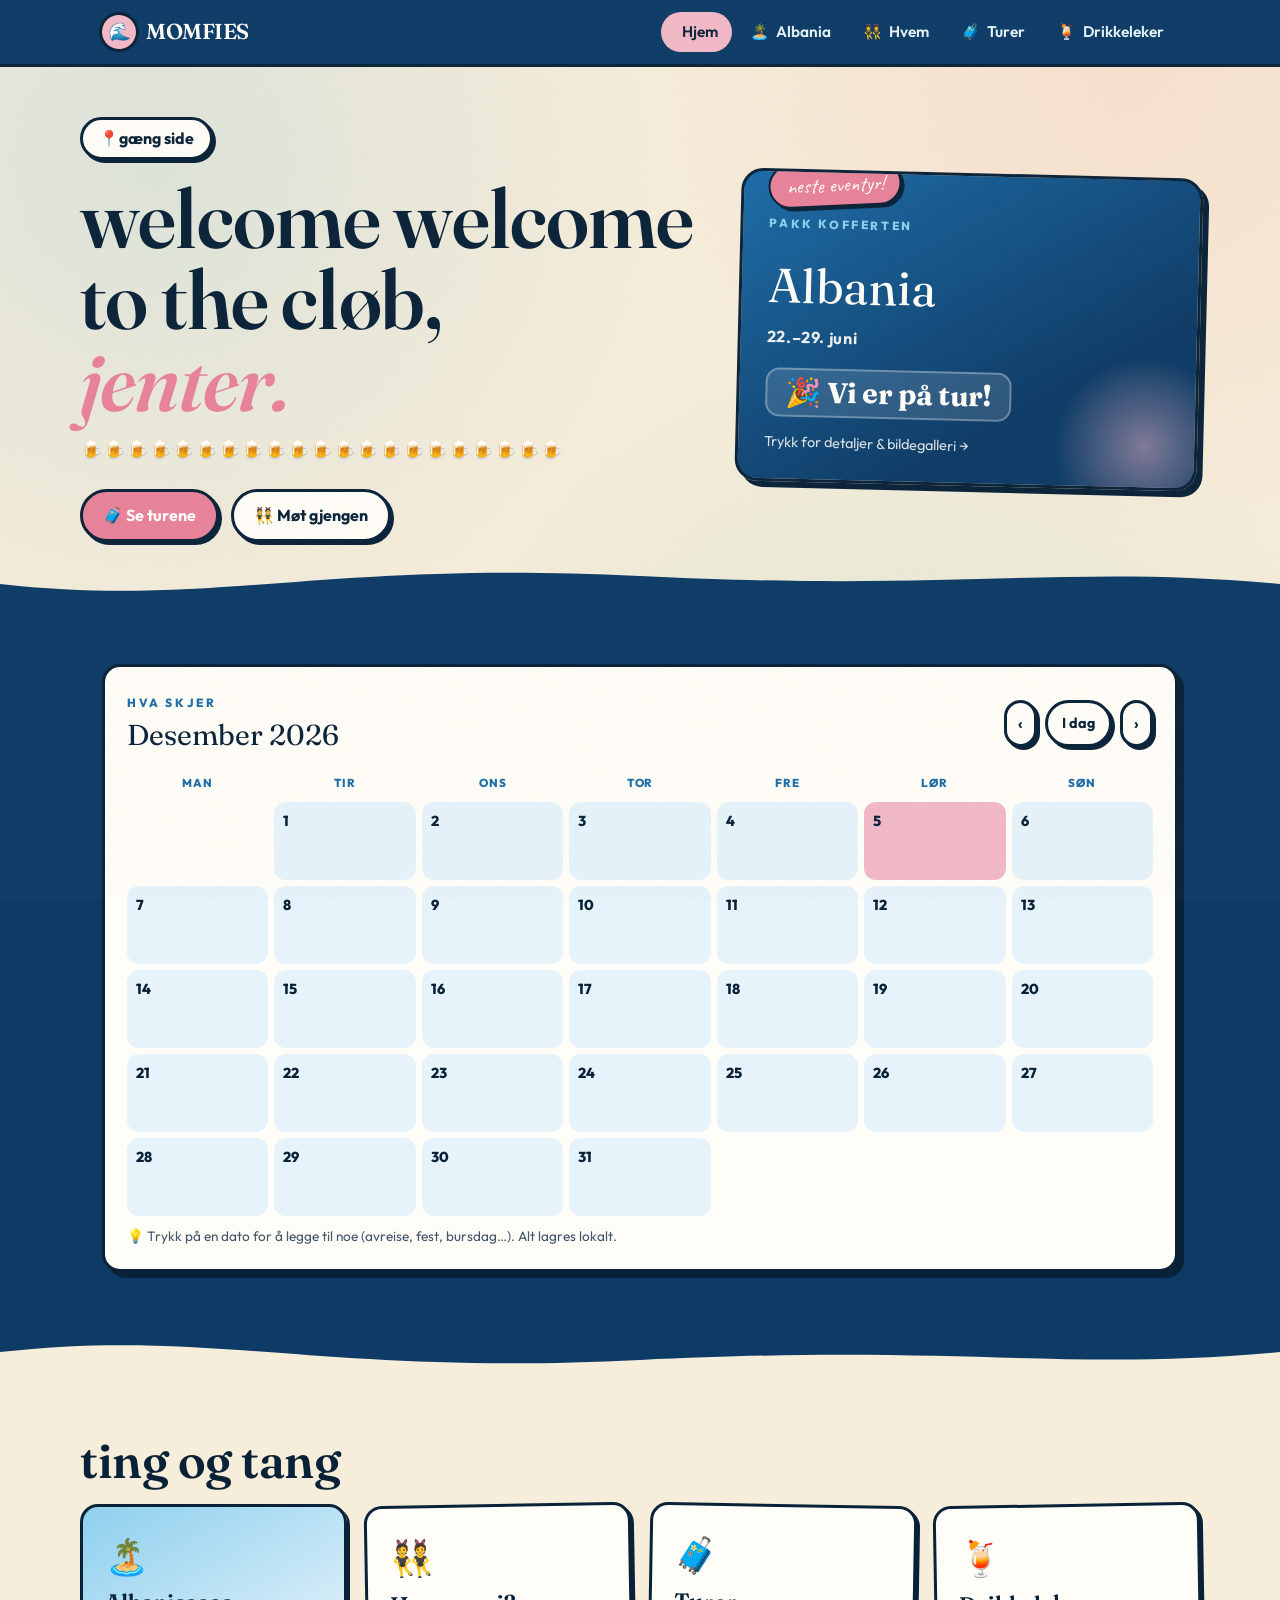
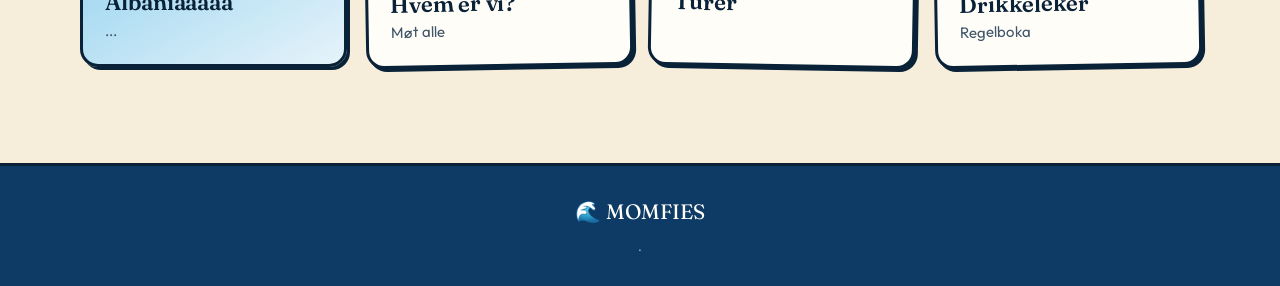
==== index.html @ 86ef0613 "legg til alle filer" ====
<!DOCTYPE html>
<html lang="no">
<head>
  <meta charset="UTF-8">
  <meta name="viewport" content="width=device-width, initial-scale=1.0">
  <title>MOMFIES ⚓ Forsiden</title>
  <link rel="preconnect" href="https://fonts.googleapis.com">
  <link rel="preconnect" href="https://fonts.gstatic.com" crossorigin>
  <link href="https://fonts.googleapis.com/css2?family=Fraunces:ital,opsz,wght@0,9..144,400..700;1,9..144,400..700&family=Outfit:wght@300..800&family=Caveat:wght@500;700&display=swap" rel="stylesheet">
  <link rel="stylesheet" href="style.css">
</head>
<body>

  <!-- HERO -->
  <section class="hero wrap">
    <div class="hero__grid">
      <div>
        <span class="hero__badge">📍gæng side</span>
        <h1>welcome welcome<br>to the cløb,<br><em>jenter.</em></h1>
        <p class="lead">🍺🍺🍺🍺🍺🍺🍺🍺🍺🍺🍺🍺🍺🍺🍺🍺🍺🍺🍺🍺🍺</p>
        <div class="hero__cta">
          <a class="btn btn--coral" href="turer.html">🧳 Se turene</a>
          <a class="btn btn--ghost" href="hvem.html">👯 Møt gjengen</a>
        </div>
      </div>

      <!-- NESTE EVENTYR -->
      <a class="event" id="event" href="turer.html">
        <span class="event__pin">neste eventyr!</span>
        <span class="eyebrow" style="color:var(--sky)">Pakk kofferten</span>
        <div class="event__where" id="ev-where">Albania</div>
        <div class="event__when" id="ev-when">22.–29. juni</div>
        <div class="event__count" id="countdown"></div>
        <p style="margin-top:14px;font-size:.9rem;opacity:.85">Trykk for detaljer &amp; bildegalleri →</p>
      </a>
    </div>
  </section>

  <svg class="wave" viewBox="0 0 1440 48" preserveAspectRatio="none" aria-hidden="true">
    <path fill="currentColor" d="M0,24 C240,48 360,0 720,16 C1080,32 1200,4 1440,24 L1440,48 L0,48 Z"></path>
  </svg>

  <!-- KALENDER -->
  <section class="section" style="background:var(--deep)">
    <div class="wrap">
      <div class="card" style="background:var(--paper)">
        <div class="cal__head">
          <div>
            <span class="eyebrow">Hva skjer</span>
            <div class="cal__title" id="cal-title">Måned</div>
          </div>
          <div class="cal__nav">
            <button class="btn btn--ghost btn--icon" id="cal-prev" aria-label="Forrige måned">‹</button>
            <button class="btn btn--ghost btn--sm" id="cal-today">I dag</button>
            <button class="btn btn--ghost btn--icon" id="cal-next" aria-label="Neste måned">›</button>
          </div>
        </div>
        <div class="cal__grid" id="cal-grid"></div>
        <p class="cal__hint">💡 Trykk på en dato for å legge til noe (avreise, fest, bursdag…). Alt lagres lokalt.</p>
      </div>
    </div>
  </section>

  <svg class="wave" viewBox="0 0 1440 48" preserveAspectRatio="none" aria-hidden="true" style="transform:scaleY(-1);color:var(--deep)">
    <path fill="currentColor" d="M0,24 C240,48 360,0 720,16 C1080,32 1200,4 1440,24 L1440,48 L0,48 Z"></path>
  </svg>

  <!-- NAVIGASJON -->
  <section class="section wrap">
    <span class="eyebrow"></span>
    <h2 style="font-size:clamp(2rem,5vw,3rem);margin:4px 0 18px">ting og tang</h2>
    <div class="tiles">
      <a class="tile" href="albania.html" style="background:linear-gradient(150deg,var(--sky),var(--foam))"><div class="tile__icon">🏝️</div><h3>Albaniaaaaa</h3><p>...</p></a>
      <a class="tile" href="hvem.html"><div class="tile__icon">👯</div><h3>Hvem er vi?</h3><p>Møt alle </p></a>
      <a class="tile" href="turer.html"><div class="tile__icon">🧳</div><h3>Turer</h3></a>
      <a class="tile" href="drikkeleker.html"><div class="tile__icon">🍹</div><h3>Drikkeleker</h3><p>Regelboka</p></a>
    </div>
  </section>

  <!-- MODAL: legg til kalenderhendelse -->
  <div class="modal" id="day-modal">
    <div class="modal__box" style="max-width:460px">
      <button class="modal__close" id="day-close" aria-label="Lukk">✕</button>
      <span class="eyebrow">Ny hendelse</span>
      <h2 id="day-title" style="font-size:1.8rem;margin:4px 0 16px">Dato</h2>
      <div class="field">
        <label for="ev-input">Hva skjer?</label>
        <input class="input" id="ev-input" placeholder="F.eks. Avreise Albania ✈️" maxlength="60">
      </div>
      <button class="btn btn--coral" id="ev-add">Legg til</button>
      <div class="stack mt" id="day-list" style="gap:8px"></div>
    </div>
  </div>

  <script src="main.js"></script>
  <script>
  /* ---------- NEDTELLING TIL NESTE TUR ---------- */
  (function () {
    document.getElementById("ev-where").textContent = GANG.trip.title;
    document.getElementById("event").setAttribute("href", GANG.trip.href);
    const box = document.getElementById("countdown");
    const target = new Date(GANG.trip.start + "T00:00:00");

    function tick() {
      const now = new Date();
      let diff = Math.floor((target - now) / 1000);
      if (diff <= 0) { box.innerHTML = `<div class="count-box" style="min-width:auto;padding:8px 18px"><b>🎉 Vi er på tur!</b></div>`; return; }
      const d = Math.floor(diff / 86400); diff -= d * 86400;
      const h = Math.floor(diff / 3600);  diff -= h * 3600;
      const m = Math.floor(diff / 60);    const s = diff - m * 60;
      const parts = [["dager", d], ["timer", h], ["min", m], ["sek", s]];
      box.innerHTML = parts.map(([l, v]) =>
        `<div class="count-box"><b>${String(v).padStart(2, "0")}</b><span>${l}</span></div>`).join("");
    }
    tick(); setInterval(tick, 1000);
  })();

  /* ---------- KALENDER ---------- */
  (function () {
    const grid  = document.getElementById("cal-grid");
    const title = document.getElementById("cal-title");
    const modal = document.getElementById("day-modal");
    const dayTitle = document.getElementById("day-title");
    const dayList  = document.getElementById("day-list");
    const evInput  = document.getElementById("ev-input");

    const MND = ["januar","februar","mars","april","mai","juni","juli","august","september","oktober","november","desember"];
    const DOW = ["man","tir","ons","tor","fre","lør","søn"];

    let events = Store.get("cal_events", {});   // { "YYYY-MM-DD": [ "tekst", ... ] }
    let selectedIso = null;
    const today = new Date();
    let view = new Date(today.getFullYear(), today.getMonth(), 1);

    // marker trip-dager
    function isInTrip(iso) {
      return iso >= GANG.trip.start && iso <= GANG.trip.end;
    }
    function iso(y, m, d) {
      return `${y}-${String(m+1).padStart(2,"0")}-${String(d).padStart(2,"0")}`;
    }

    function render() {
      const y = view.getFullYear(), m = view.getMonth();
      title.textContent = `${MND[m]} ${y}`;
      grid.innerHTML = "";
      DOW.forEach(d => {
        const h = document.createElement("div"); h.className = "cal__dow"; h.textContent = d; grid.appendChild(h);
      });
      // mandag = 0
      let firstDay = new Date(y, m, 1).getDay(); firstDay = (firstDay + 6) % 7;
      const daysInMonth = new Date(y, m+1, 0).getDate();
      for (let i = 0; i < firstDay; i++) {
        const e = document.createElement("div"); e.className = "cal__cell is-empty"; grid.appendChild(e);
      }
      const todayIso = isoToday();
      for (let d = 1; d <= daysInMonth; d++) {
        const dateIso = iso(y, m, d);
        const cell = document.createElement("div");
        cell.className = "cal__cell";
        if (dateIso === todayIso) cell.classList.add("is-today");
        if (isInTrip(dateIso)) cell.classList.add("in-trip");
        cell.innerHTML = `<span class="cal__date">${d}</span>`;
        if (isInTrip(dateIso)) {
          if (dateIso === GANG.trip.start)
            cell.innerHTML += `<span class="cal__ev ev--trip">✈️ ${esc(GANG.trip.title)}</span>`;
          else cell.innerHTML += `<span class="cal__ev ev--trip">🏖️</span>`;
        }
        (events[dateIso] || []).forEach(t => {
          cell.innerHTML += `<span class="cal__ev" title="${esc(t)}">${esc(t)}</span>`;
        });
        cell.addEventListener("click", () => openDay(dateIso));
        grid.appendChild(cell);
      }
    }

    function openDay(dateIso) {
      selectedIso = dateIso;
      dayTitle.textContent = formatDateNo(dateIso);
      evInput.value = "";
      renderDayList();
      modal.classList.add("is-open");
      setTimeout(() => evInput.focus(), 50);
    }
    function renderDayList() {
      const list = events[selectedIso] || [];
      const tripNote = isInTrip(selectedIso)
        ? `<div class="list-item" style="padding:10px 14px;background:var(--sky)">✈️ <b>${esc(GANG.trip.title)}-tur</b> denne dagen</div>` : "";
      dayList.innerHTML = tripNote + (list.length
        ? list.map((t, i) => `
          <div class="list-item" style="padding:10px 14px">
            <div class="list-item__row">
              <span>📌 ${esc(t)}</span>
              <button class="btn btn--sm btn--coral" data-del="${i}">Slett</button>
            </div>
          </div>`).join("")
        : (tripNote ? "" : `<p class="muted center">Ingenting planlagt enda.</p>`));
      dayList.querySelectorAll("[data-del]").forEach(b => {
        b.addEventListener("click", () => {
          events[selectedIso].splice(+b.dataset.del, 1);
          if (!events[selectedIso].length) delete events[selectedIso];
          Store.set("cal_events", events); renderDayList(); render();
        });
      });
    }
    function addEvent() {
      const v = evInput.value.trim();
      if (!v) return;
      if (!events[selectedIso]) events[selectedIso] = [];
      events[selectedIso].push(v);
      Store.set("cal_events", events);
      evInput.value = ""; renderDayList(); render();
      toast("Lagt til i kalenderen! 📅");
    }

    document.getElementById("cal-prev").onclick = () => { view.setMonth(view.getMonth()-1); render(); };
    document.getElementById("cal-next").onclick = () => { view.setMonth(view.getMonth()+1); render(); };
    document.getElementById("cal-today").onclick = () => { view = new Date(today.getFullYear(), today.getMonth(), 1); render(); };
    document.getElementById("ev-add").onclick = addEvent;
    evInput.addEventListener("keydown", e => { if (e.key === "Enter") addEvent(); });
    document.getElementById("day-close").onclick = () => modal.classList.remove("is-open");
    modal.addEventListener("click", e => { if (e.target === modal) modal.classList.remove("is-open"); });

    render();
  })();
  </script>
</body>
</html>
---- style.css ----
/* =====================================================================
   BLÅ BØLGE – felles stil
   Bytt tema raskt ved å endre variablene under :root
   ===================================================================== */

:root {
  /* ---- TEMA: endre disse for nytt fargetema ---- */
  --ink:    #0a2238;   /* mørk blå – hovedtekst        */
  --deep:   #0d3b66;   /* dyp havblå                   */
  --blue:   #1b6ca8;   /* primær blå                   */
  --azure:  #2a9fd6;   /* lys azur                     */
  --sky:    #8ed0ee;   /* himmelblå                    */
  --foam:   #e6f3fa;   /* skum / lys flate             */
  --sand:   #f6edda;   /* bakgrunn (sand/krem)         */
  --paper:  #fffdf7;   /* kort-flate                   */
  --coral:  #e8829a;   /* aksent: rosa                 */
  --sun:    #f2b8c6;   /* aksent: lys rosa             */
  --mint:   #38c6a4;   /* aksent: turkis               */

  /* ---- fonter ---- */
  --font-display: 'Fraunces', Georgia, serif;
  --font-body:    'Outfit', system-ui, sans-serif;
  --font-hand:    'Caveat', cursive;

  /* ---- form / dybde ---- */
  --radius: 18px;
  --radius-sm: 12px;
  --border: 3px solid var(--ink);
  --shadow: 6px 6px 0 var(--ink);
  --shadow-sm: 3px 3px 0 var(--ink);
  --shadow-soft: 0 18px 40px -22px rgba(10,34,56,.55);
  --maxw: 1120px;
}

/* ---------- reset ---------- */
*, *::before, *::after { box-sizing: border-box; }
* { margin: 0; }
html { scroll-behavior: smooth; -webkit-text-size-adjust: 100%; }

body {
  font-family: var(--font-body);
  color: var(--ink);
  background-color: var(--sand);
  background-image:
    radial-gradient(circle at 12% 18%, rgba(42,159,214,.12), transparent 38%),
    radial-gradient(circle at 88% 8%,  rgba(255,111,89,.10), transparent 34%),
    radial-gradient(circle at 70% 92%, rgba(56,198,164,.12), transparent 40%);
  background-attachment: fixed;
  line-height: 1.55;
  min-height: 100vh;
  overflow-x: hidden;
}

/* subtil korn-tekstur over alt */
body::after {
  content: "";
  position: fixed; inset: 0;
  pointer-events: none;
  z-index: 9999;
  opacity: .045;
  background-image: url("data:image/svg+xml,%3Csvg xmlns='http://www.w3.org/2000/svg' width='120' height='120'%3E%3Cfilter id='n'%3E%3CfeTurbulence type='fractalNoise' baseFrequency='0.85' numOctaves='2'/%3E%3C/filter%3E%3Crect width='100%25' height='100%25' filter='url(%23n)'/%3E%3C/svg%3E");
}

img { max-width: 100%; display: block; }
a { color: var(--blue); text-decoration-thickness: 2px; text-underline-offset: 3px; }
button, input, textarea, select { font: inherit; color: inherit; }

h1, h2, h3 { font-family: var(--font-display); font-weight: 600; line-height: 1.04; letter-spacing: -.01em; }

.wrap { max-width: var(--maxw); margin: 0 auto; padding: 0 22px; }
.section { padding: 56px 0; }
.sr-only { position:absolute; width:1px; height:1px; padding:0; margin:-1px; overflow:hidden; clip:rect(0 0 0 0); border:0; }

/* =====================================================================
   NAVIGASJON (injiseres av main.js)
   ===================================================================== */
.nav {
  position: sticky; top: 0; z-index: 100;
  background: var(--deep);
  color: var(--paper);
  border-bottom: 3px solid var(--ink);
}
.nav__inner {
  max-width: var(--maxw); margin: 0 auto;
  padding: 12px 22px;
  display: flex; align-items: center; justify-content: space-between; gap: 16px;
}
.nav__brand {
  display: flex; align-items: center; gap: 10px;
  font-family: var(--font-display); font-weight: 600; font-size: 1.35rem;
  color: var(--paper); text-decoration: none; letter-spacing: -.02em;
}
.nav__brand .dot {
  width: 34px; height: 34px; flex: none;
  display: grid; place-items: center;
  background: var(--sun); color: var(--ink);
  border-radius: 50%; font-size: 1.1rem;
  box-shadow: 0 0 0 3px var(--ink);
  transform: rotate(-6deg);
}
.nav__links { display: flex; gap: 4px; align-items: center; list-style: none; }
.nav__links a {
  color: var(--foam); text-decoration: none;
  padding: 8px 14px; border-radius: 999px;
  font-weight: 600; font-size: .96rem;
  display: inline-flex; gap: 7px; align-items: center;
  transition: background .18s, color .18s, transform .18s;
}
.nav__links a:hover { background: rgba(255,255,255,.12); transform: translateY(-1px); }
.nav__links a.is-active { background: var(--sun); color: var(--ink); }
.nav__burger {
  display: none; background: transparent; border: 0; cursor: pointer;
  color: var(--paper); font-size: 1.7rem; line-height: 1; padding: 4px 8px;
}

@media (max-width: 860px) {
  .nav__burger { display: block; }
  .nav__links {
    position: absolute; top: 100%; left: 0; right: 0;
    flex-direction: column; align-items: stretch; gap: 2px;
    background: var(--deep);
    padding: 10px 16px 18px;
    border-bottom: 3px solid var(--ink);
    transform: translateY(-12px); opacity: 0; pointer-events: none;
    transition: transform .2s, opacity .2s;
  }
  .nav__links.is-open { transform: translateY(0); opacity: 1; pointer-events: auto; }
  .nav__links a { padding: 12px 14px; }
}

/* =====================================================================
   KNAPPER & SKJEMA
   ===================================================================== */
.btn {
  display: inline-flex; align-items: center; gap: 8px;
  font-family: var(--font-body); font-weight: 700;
  padding: 11px 20px; border-radius: 999px;
  border: var(--border); background: var(--sun); color: var(--ink);
  box-shadow: var(--shadow-sm); cursor: pointer;
  transition: transform .12s, box-shadow .12s, background .15s;
  text-decoration: none;
}
.btn:hover { transform: translate(-2px,-2px); box-shadow: 5px 5px 0 var(--ink); }
.btn:active { transform: translate(1px,1px); box-shadow: 1px 1px 0 var(--ink); }
.btn--blue  { background: var(--azure); color: var(--paper); }
.btn--coral { background: var(--coral); color: var(--paper); }
.btn--ghost { background: var(--paper); }
.btn--sm { padding: 7px 14px; font-size: .9rem; }
.btn--icon { padding: 8px 11px; }

.field { display: flex; flex-direction: column; gap: 6px; margin-bottom: 14px; }
.field label { font-weight: 700; font-size: .9rem; }
.input, .textarea, select.input {
  width: 100%; background: var(--paper);
  border: var(--border); border-radius: var(--radius-sm);
  padding: 11px 14px; font-size: 1rem;
  transition: box-shadow .12s, border-color .12s;
}
.input:focus, .textarea:focus, select.input:focus {
  outline: none; box-shadow: var(--shadow-sm);
}
.textarea { resize: vertical; min-height: 90px; }

.tag {
  display: inline-block; font-family: var(--font-hand);
  font-size: 1.15rem; line-height: 1; padding: 4px 12px;
  background: var(--coral); color: var(--paper);
  border-radius: 999px; transform: rotate(-3deg);
  box-shadow: var(--shadow-sm);
}

/* =====================================================================
   FELLES KORT
   ===================================================================== */
.card {
  background: var(--paper);
  border: var(--border); border-radius: var(--radius);
  box-shadow: var(--shadow);
  padding: 22px;
}

/* eyebrow / liten overskrift */
.eyebrow {
  font-family: var(--font-body); font-weight: 800;
  letter-spacing: .22em; text-transform: uppercase;
  font-size: .74rem; color: var(--blue);
}

/* bølgedeler */
.wave {
  display: block; width: 100%; height: 48px;
  color: var(--deep);
}

/* =====================================================================
   FOOTER (injiseres av main.js)
   ===================================================================== */
.foot {
  margin-top: 40px;
  background: var(--deep); color: var(--foam);
  border-top: 3px solid var(--ink);
  padding: 30px 22px;
  text-align: center; font-size: .92rem;
}
.foot .foot__brand { font-family: var(--font-display); font-size: 1.3rem; color: var(--paper); }
.foot a { color: var(--sun); }

/* =====================================================================
   TOAST
   ===================================================================== */
.toast {
  position: fixed; left: 50%; bottom: 28px; transform: translateX(-50%) translateY(20px);
  background: var(--ink); color: var(--paper);
  padding: 12px 22px; border-radius: 999px;
  font-weight: 700; box-shadow: var(--shadow-soft);
  opacity: 0; pointer-events: none; transition: opacity .25s, transform .25s;
  z-index: 10000;
}
.toast.is-on { opacity: 1; transform: translateX(-50%) translateY(0); }

/* =====================================================================
   FORSIDE (index)
   ===================================================================== */
.hero { padding: 50px 0 18px; position: relative; }
.hero__grid {
  display: grid; grid-template-columns: 1.15fr .85fr; gap: 34px; align-items: center;
}
.hero h1 {
  font-size: clamp(2.8rem, 7vw, 5.2rem);
  line-height: .98;
}
.hero h1 em { font-style: italic; color: var(--coral); }
.hero p.lead { font-size: 1.15rem; max-width: 46ch; margin-top: 14px; }
.hero__badge {
  display: inline-flex; align-items: center; gap: 8px;
  background: var(--paper); border: var(--border); border-radius: 999px;
  padding: 6px 16px; font-weight: 700; box-shadow: var(--shadow-sm); margin-bottom: 18px;
}
.hero__cta { display: flex; gap: 12px; flex-wrap: wrap; margin-top: 24px; }

/* event-kort */
.event {
  position: relative; display: block; text-decoration: none; color: var(--paper);
  background: linear-gradient(150deg, var(--blue), var(--deep) 70%);
  border: var(--border); border-radius: 22px;
  padding: 38px 26px 26px; box-shadow: var(--shadow);
  transform: rotate(1.4deg);
  transition: transform .18s, box-shadow .18s;
  overflow: hidden;
}
.event:hover { transform: rotate(0) translateY(-4px); box-shadow: 9px 12px 0 var(--ink); }
.event::before {
  content: ""; position: absolute; right: -40px; bottom: -50px;
  width: 180px; height: 180px; border-radius: 50%;
  background: radial-gradient(circle, var(--sun), transparent 70%); opacity: .5;
}
.event__pin {
  position: absolute; top: -10px; left: 24px;
  background: var(--coral); color: var(--paper);
  font-family: var(--font-hand); font-size: 1.3rem;
  padding: 4px 16px; border-radius: 999px; transform: rotate(-4deg);
  box-shadow: var(--shadow-sm); border: 2px solid var(--ink);
}
.event__where { font-family: var(--font-display); font-size: clamp(2rem,5vw,3rem); margin: 14px 0 2px; }
.event__when  { font-weight: 700; opacity: .92; letter-spacing: .04em; }
.event__count {
  margin-top: 18px; display: flex; gap: 10px; flex-wrap: wrap;
}
.count-box {
  background: rgba(255,255,255,.13); border: 2px solid rgba(255,255,255,.3);
  border-radius: 14px; padding: 8px 0; min-width: 64px; text-align: center;
}
.count-box b { font-family: var(--font-display); font-size: 1.8rem; display: block; line-height: 1; }
.count-box span { font-size: .68rem; text-transform: uppercase; letter-spacing: .12em; opacity: .85; }

/* navigasjons-fliser */
.tiles { display: grid; grid-template-columns: repeat(auto-fit, minmax(220px,1fr)); gap: 18px; margin-top: 8px; }
.tile {
  display: block; text-decoration: none; color: var(--ink);
  background: var(--paper); border: var(--border); border-radius: var(--radius);
  box-shadow: var(--shadow-sm); padding: 22px;
  transition: transform .16s, box-shadow .16s;
}
.tile:hover { transform: translate(-3px,-3px); box-shadow: var(--shadow); }
.tile .tile__icon { font-size: 2.2rem; }
.tile h3 { font-size: 1.4rem; margin: 8px 0 4px; }
.tile p { font-size: .94rem; color: #41566b; }
.tile:nth-child(2n) { transform: rotate(-1deg); }
.tile:nth-child(3n) { transform: rotate(1deg); }
.tile:nth-child(2n):hover, .tile:nth-child(3n):hover { transform: translate(-3px,-3px); }

/* =====================================================================
   KALENDER (index)
   ===================================================================== */
.cal__head { display: flex; align-items: center; justify-content: space-between; gap: 12px; margin-bottom: 16px; flex-wrap: wrap; }
.cal__title { font-family: var(--font-display); font-size: 1.8rem; text-transform: capitalize; }
.cal__nav { display: flex; gap: 8px; }
.cal__grid { display: grid; grid-template-columns: repeat(7, 1fr); gap: 6px; }
.cal__dow {
  text-align: center; font-weight: 800; font-size: .72rem; text-transform: uppercase;
  letter-spacing: .08em; color: var(--blue); padding-bottom: 4px;
}
.cal__cell {
  position: relative; min-height: 78px;
  background: var(--foam); border: 2px solid transparent; border-radius: 12px;
  padding: 6px 7px; cursor: pointer;
  transition: border-color .12s, background .12s, transform .1s;
  display: flex; flex-direction: column; gap: 3px;
  overflow: hidden;
}
.cal__cell:hover { border-color: var(--azure); transform: translateY(-2px); }
.cal__cell.is-empty { background: transparent; cursor: default; }
.cal__cell.is-empty:hover { border-color: transparent; transform: none; }
.cal__cell.is-today { background: var(--sun); }
.cal__cell.in-trip { background: var(--sky); }
.cal__date { font-weight: 800; font-size: .9rem; }
.cal__ev {
  font-size: .68rem; font-weight: 700; line-height: 1.15;
  background: var(--coral); color: var(--paper);
  border-radius: 6px; padding: 2px 5px;
  white-space: nowrap; overflow: hidden; text-overflow: ellipsis;
}
.cal__ev.ev--trip { background: var(--deep); }
.cal__hint { font-size: .85rem; color: #41566b; margin-top: 10px; }

/* =====================================================================
   HVEM – medlemskort
   ===================================================================== */
.members { display: grid; grid-template-columns: repeat(auto-fill, minmax(250px,1fr)); gap: 22px; }
.member {
  background: var(--paper); border: var(--border); border-radius: var(--radius);
  box-shadow: var(--shadow); padding: 26px 22px; text-align: center;
  transition: transform .16s, box-shadow .16s;
}
.member:hover { transform: translateY(-5px) rotate(-1deg); box-shadow: 8px 10px 0 var(--ink); }
.member__avatar {
  width: 94px; height: 94px; margin: 0 auto 12px;
  display: grid; place-items: center; font-size: 3rem;
  background: var(--foam); border: var(--border); border-radius: 50%;
  box-shadow: var(--shadow-sm);
  overflow: hidden; 
}
.member:nth-child(3n) .member__avatar { background: #ffe3dd; }
.member:nth-child(3n+1) .member__avatar { background: #def4ec; }
.member__name { font-family: var(--font-display); font-size: 1.6rem; }
.member__quote { font-family: var(--font-hand); font-size: 1.25rem; color: var(--deep); margin-top: 8px; }

/* =====================================================================
   LISTER (drikkeleker / sanger / turer)
   ===================================================================== */
.bar {
  display: flex; gap: 12px; align-items: center; justify-content: space-between;
  flex-wrap: wrap; margin-bottom: 24px;
}
.page-head { margin-bottom: 28px; }
.page-head h1 { font-size: clamp(2.4rem,6vw,3.6rem); }
.page-head h1 em { font-style: italic; color: var(--coral); }
.page-head p { max-width: 60ch; margin-top: 6px; color: #41566b; }

.stack { display: grid; gap: 16px; }
.list-item {
  background: var(--paper); border: var(--border); border-radius: var(--radius);
  box-shadow: var(--shadow-sm); padding: 18px 20px;
}
.list-item h3 { font-size: 1.35rem; display: flex; align-items: center; gap: 8px; }
.list-item .rules { margin-top: 6px; color: #34495e; white-space: pre-wrap; }
.list-item__row { display: flex; justify-content: space-between; gap: 12px; align-items: flex-start; }
.list-item__actions { display: flex; gap: 8px; flex: none; }

/* =====================================================================
   TURER – detalj / galleri
   ===================================================================== */
.trips { display: grid; grid-template-columns: repeat(auto-fill,minmax(260px,1fr)); gap: 20px; }
.trip-card {
  text-align: left; cursor: pointer; width: 100%;
  background: var(--paper); border: var(--border); border-radius: var(--radius);
  box-shadow: var(--shadow-sm); padding: 0; overflow: hidden;
  transition: transform .16s, box-shadow .16s;
}
.trip-card:hover { transform: translate(-3px,-3px); box-shadow: var(--shadow); }
.trip-card__img { aspect-ratio: 16/10; background: var(--foam); object-fit: cover; width: 100%; }
.trip-card__body { padding: 16px 18px; }
.trip-card__where { font-family: var(--font-display); font-size: 1.4rem; }
.trip-card__date { color: var(--blue); font-weight: 700; font-size: .9rem; }

.modal {
  position: fixed; inset: 0; z-index: 500;
  background: rgba(10,34,56,.55); backdrop-filter: blur(3px);
  display: none; align-items: flex-start; justify-content: center;
  padding: 40px 16px; overflow-y: auto;
}
.modal.is-open { display: flex; }
.modal__box {
  width: 100%; max-width: 720px;
  background: var(--paper); border: var(--border); border-radius: var(--radius);
  box-shadow: var(--shadow-soft); padding: 26px;
  position: relative;
}
.modal__close {
  position: absolute; top: 14px; right: 14px;
  background: var(--coral); color: var(--paper); border: 2px solid var(--ink);
  width: 38px; height: 38px; border-radius: 50%; cursor: pointer; font-size: 1.2rem;
  box-shadow: var(--shadow-sm);
}
.gallery { display: grid; grid-template-columns: repeat(auto-fill,minmax(150px,1fr)); gap: 10px; margin-top: 16px; }
.gallery img { aspect-ratio: 1; object-fit: cover; border-radius: 12px; border: 2px solid var(--ink); }

/* hjelpe-klasser */
.empty { text-align: center; padding: 40px 20px; color: #41566b; font-style: italic; }
.row-2 { display: grid; grid-template-columns: 1fr 1fr; gap: 12px; }
.muted { color: #41566b; }
.center { text-align: center; }
.mt { margin-top: 18px; }

/* =====================================================================
   RESPONSIVT
   ===================================================================== */
@media (max-width: 860px) {
  .hero__grid { grid-template-columns: 1fr; }
  .event { transform: none; }
  .row-2 { grid-template-columns: 1fr; }
  .cal__cell { min-height: 58px; }
  .cal__ev { font-size: .6rem; }
  .section { padding: 40px 0; }
}
@media (max-width: 520px) {
  .cal__cell { min-height: 48px; padding: 4px; }
  .cal__date { font-size: .78rem; }
  .nav__inner { padding: 10px 16px; }
}

/* =====================================================================
   ALBANIA-SIDE (albania.html)
   ===================================================================== */
.albania-hero {
  background: linear-gradient(150deg, var(--blue), var(--deep) 75%);
  color: var(--paper);
  border-bottom: 3px solid var(--ink);
  padding: 46px 0 40px;
  position: relative; overflow: hidden;
}
.albania-hero::after {
  content: ""; position: absolute; right: -60px; bottom: -80px;
  width: 260px; height: 260px; border-radius: 50%;
  background: radial-gradient(circle, var(--sun), transparent 70%); opacity: .35;
}
.albania-hero h1 { font-size: clamp(2.6rem, 8vw, 5rem); line-height: .95; }
.albania-hero h1 em { font-style: italic; color: var(--sun); }
.albania-hero .lead { max-width: 52ch; margin-top: 10px; opacity: .92; }
.albania-hero .event__count { margin-top: 22px; }

.albania-section { padding: 50px 0; }
.albania-section + .albania-section { border-top: 2px dashed rgba(10,34,56,.18); }
.sec-head { margin-bottom: 22px; }
.sec-head h2 { font-size: clamp(1.8rem, 5vw, 2.6rem); }
.sec-head h2 em { font-style: italic; color: var(--coral); }
.sec-head p { color: #41566b; margin-top: 4px; max-width: 60ch; }

/* ---- Drikketeller ---- */
.counter-grid { display: grid; grid-template-columns: repeat(auto-fit, minmax(130px, 1fr)); gap: 14px; }
.counter {
  position: relative; cursor: pointer; user-select: none;
  background: var(--paper); border: var(--border); border-radius: var(--radius);
  box-shadow: var(--shadow-sm); padding: 18px 14px 16px; text-align: center;
  transition: transform .1s, box-shadow .1s;
}
.counter:hover { transform: translateY(-3px); box-shadow: var(--shadow); }
.counter:active { transform: scale(.97); }
.counter__emoji { font-size: 2.2rem; line-height: 1; }
.counter__num { font-family: var(--font-display); font-size: 2.8rem; line-height: 1; margin: 6px 0 2px; }
.counter__num.bump { animation: numbump .3s ease; }
@keyframes numbump { 0%{transform:scale(1)} 45%{transform:scale(1.35);color:var(--coral)} 100%{transform:scale(1)} }
.counter__label { font-weight: 800; letter-spacing: .04em; font-size: .8rem; text-transform: uppercase; color: var(--blue); }
.counter__tap { font-size: .72rem; color: #88a; margin-top: 4px; }
.counter__minus {
  position: absolute; top: 8px; right: 8px;
  width: 26px; height: 26px; border-radius: 50%;
  border: 2px solid var(--ink); background: var(--foam); color: var(--ink);
  cursor: pointer; font-weight: 800; line-height: 1; font-size: 1rem;
}
.counter__minus:hover { background: var(--coral); color: var(--paper); }
.total-bar {
  display: flex; align-items: center; justify-content: space-between; gap: 14px; flex-wrap: wrap;
  margin-top: 18px; padding: 14px 20px;
  background: var(--deep); color: var(--paper); border: var(--border); border-radius: var(--radius);
  box-shadow: var(--shadow-sm);
}
.total-bar b { font-family: var(--font-display); font-size: 1.7rem; }
.live-pill { font-size: .72rem; font-weight: 800; letter-spacing:.08em; text-transform: uppercase;
  background: var(--mint); color: var(--ink); padding: 4px 10px; border-radius: 999px; }
.live-pill.local { background: var(--sun); }

/* ---- Spinnehjul ---- */
.wheel-wrap { display: flex; flex-direction: column; align-items: center; gap: 18px; }
.wheel-stage { position: relative; width: min(340px, 82vw); aspect-ratio: 1; }
.wheel-pointer {
  position: absolute; top: -4px; left: 50%; transform: translateX(-50%);
  z-index: 4; width: 0; height: 0;
  border-left: 16px solid transparent; border-right: 16px solid transparent;
  border-top: 28px solid var(--coral);
  filter: drop-shadow(0 2px 0 var(--ink));
}
.wheel {
  width: 100%; height: 100%; border-radius: 50%;
  border: 6px solid var(--ink); box-shadow: var(--shadow);
  position: relative; overflow: hidden;
  transition: transform 4.4s cubic-bezier(.16,.74,.12,1);
}
.wheel__hub {
  position: absolute; left: 50%; top: 50%; transform: translate(-50%,-50%);
  width: 46px; height: 46px; border-radius: 50%; z-index: 3;
  background: var(--paper); border: 4px solid var(--ink);
  display: grid; place-items: center; font-size: 1.3rem;
}
.wheel__label {
  position: absolute; transform: translate(-50%,-50%);
  font-weight: 800; font-size: clamp(.8rem, 2.4vw, 1.05rem);
  color: #fff; text-shadow: 0 1px 3px rgba(0,0,0,.55); pointer-events: none;
  white-space: nowrap;
}
.wheel-winner {
  font-family: var(--font-display); font-size: 1.6rem; min-height: 1.4em; text-align: center;
}
.wheel-winner b { color: var(--coral); font-size: 2.2rem; }

/* ---- Sitatvegg ---- */
.quote-form { display: grid; gap: 10px; }
.quotes {
  display: grid; grid-template-columns: repeat(auto-fill, minmax(220px, 1fr)); gap: 18px; margin-top: 8px;
}
.note {
  position: relative; padding: 22px 18px 18px;
  border: 2px solid var(--ink); border-radius: 6px;
  box-shadow: var(--shadow-sm);
  font-family: var(--font-hand); font-size: 1.5rem; line-height: 1.2; color: var(--ink);
}
.note:nth-child(4n)   { background: #fff3c9; transform: rotate(-2deg); }
.note:nth-child(4n+1) { background: #d7f0ff; transform: rotate(1.5deg); }
.note:nth-child(4n+2) { background: #ffe0d8; transform: rotate(-1deg); }
.note:nth-child(4n+3) { background: #d8f6ec; transform: rotate(2deg); }
.note::before {
  content: ""; position: absolute; top: -9px; left: 50%; transform: translateX(-50%);
  width: 16px; height: 16px; border-radius: 50%; background: var(--coral); border: 2px solid var(--ink);
}
.note__who { display: block; margin-top: 10px; font-family: var(--font-body); font-size: .9rem; font-weight: 700; color: var(--blue); }
.note__del {
  position: absolute; bottom: 6px; right: 8px; border: 0; background: transparent;
  cursor: pointer; font-size: .9rem; opacity: .4; font-family: var(--font-body);
}
.note__del:hover { opacity: 1; color: var(--coral); }

/* ---- Ukeplan-tabell ---- */
.plan-scroll { overflow-x: auto; -webkit-overflow-scrolling: touch; padding-bottom: 6px; }
.plan { width: 100%; min-width: 640px; border-collapse: separate; border-spacing: 0; }
.plan th {
  text-align: left; font-family: var(--font-body); font-weight: 800;
  font-size: .76rem; letter-spacing: .1em; text-transform: uppercase; color: var(--blue);
  padding: 0 10px 8px;
}
.plan td { padding: 4px; vertical-align: top; }
.plan tbody tr td:first-child { padding-left: 0; }
.plan__day {
  background: var(--deep); color: var(--paper); border: var(--border); border-radius: 12px;
  padding: 10px 12px; min-width: 92px; box-shadow: var(--shadow-sm);
}
.plan__day b { font-family: var(--font-display); font-size: 1.05rem; display: block; }
.plan__day span { font-size: .8rem; opacity: .85; }
.plan input {
  width: 100%; min-width: 150px; background: var(--paper);
  border: 2px solid rgba(10,34,56,.25); border-radius: 10px;
  padding: 10px 12px; font-size: .95rem;
}
.plan input:focus { outline: none; border-color: var(--azure); box-shadow: var(--shadow-sm); }
.plan input.tema { background: #fff6df; font-weight: 700; }


.photowall {
  columns: 2; gap: 16px;
}
@media (min-width: 640px) { .photowall { columns: 3; } }
@media (min-width: 900px) { .photowall { columns: 4; } }

.photo-item {
  break-inside: avoid; margin-bottom: 16px;
  background: var(--paper); border: var(--border); border-radius: var(--radius);
  box-shadow: var(--shadow-sm); overflow: hidden;
  transition: transform .16s, box-shadow .16s;
}
.photo-item:hover { transform: translateY(-4px) rotate(-1deg); box-shadow: var(--shadow); }
.photo-item:nth-child(2n):hover { transform: translateY(-4px) rotate(1deg); }
.photo-item img {
  width: 100%; display: block; object-fit: cover;
  border-bottom: var(--border);
}
.photo-item__caption {
  padding: 10px 12px;
  font-family: var(--font-hand); font-size: 1.2rem; color: var(--deep);
  display: flex; justify-content: space-between; align-items: center; gap: 8px;
}
.photo-item__del {
  border: 0; background: transparent; cursor: pointer;
  font-size: .85rem; opacity: .4; font-family: var(--font-body);
}
.photo-item__del:hover { opacity: 1; color: var(--coral); }
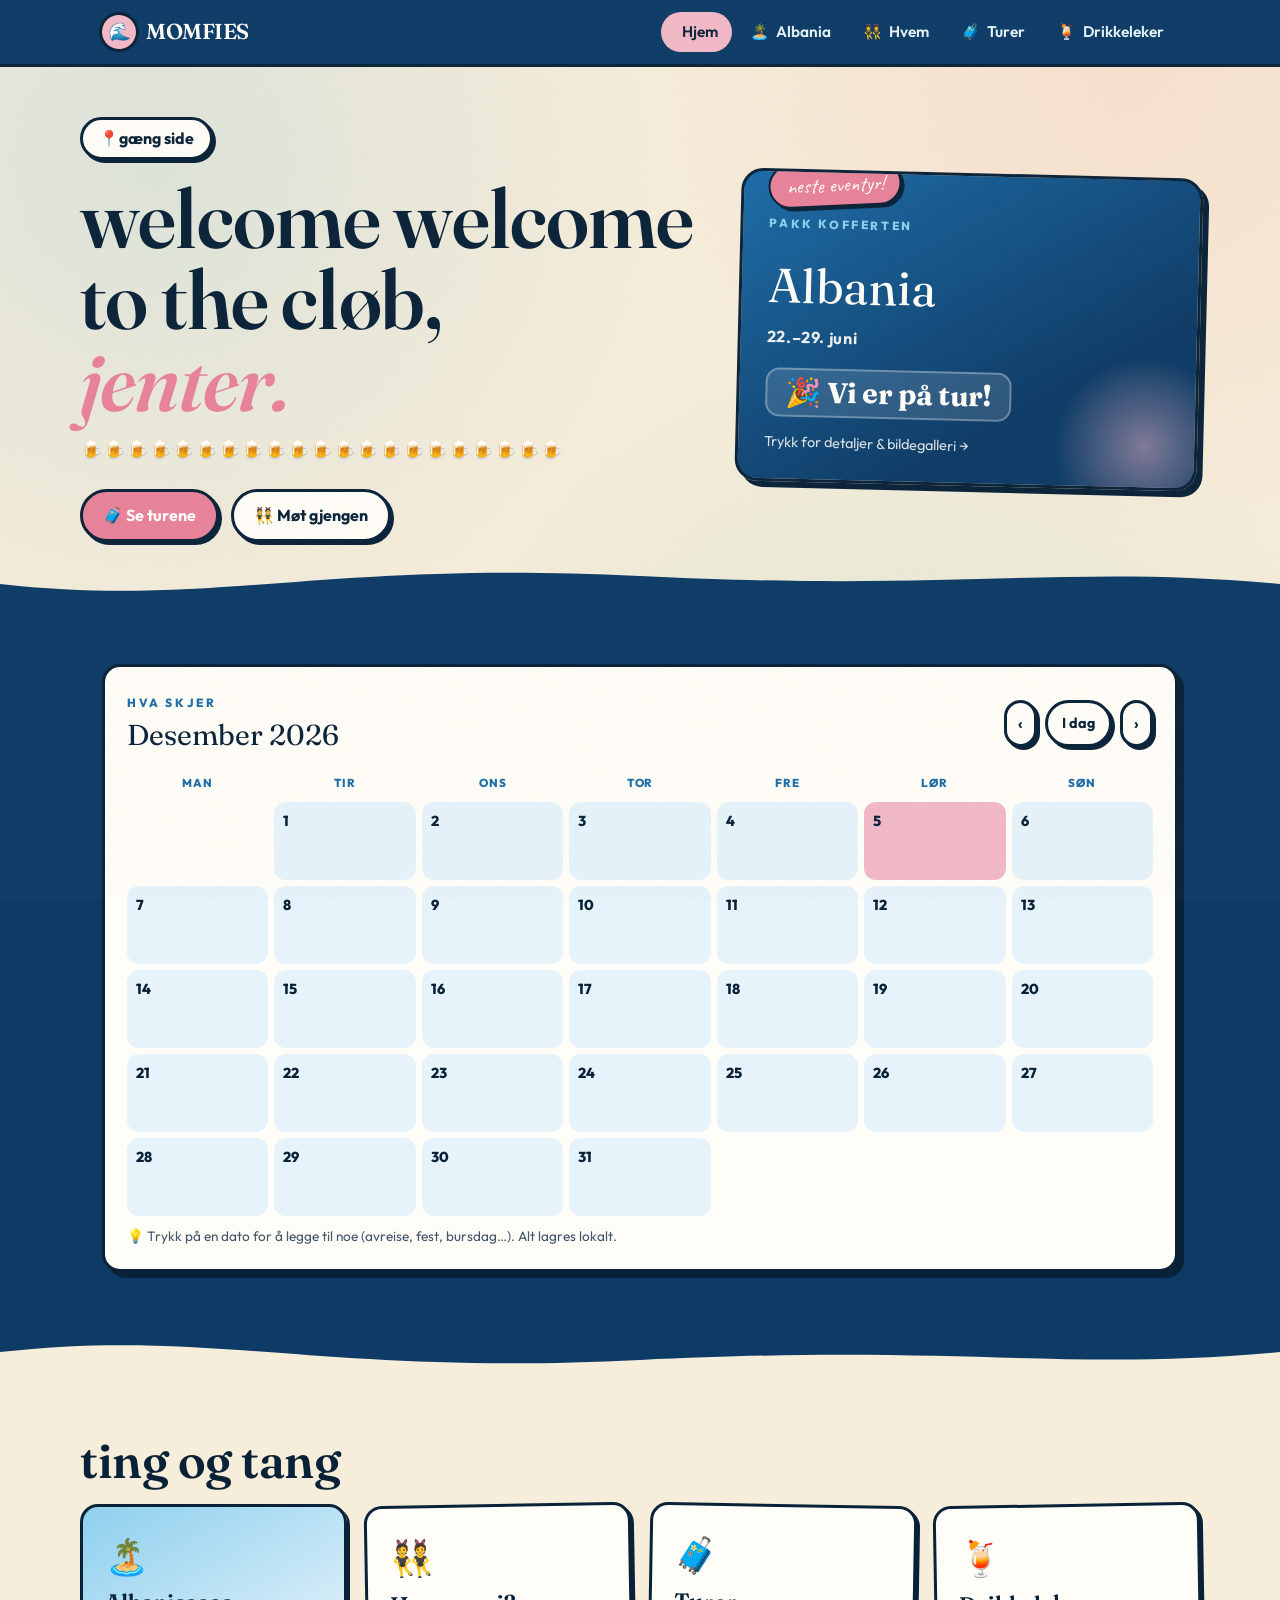
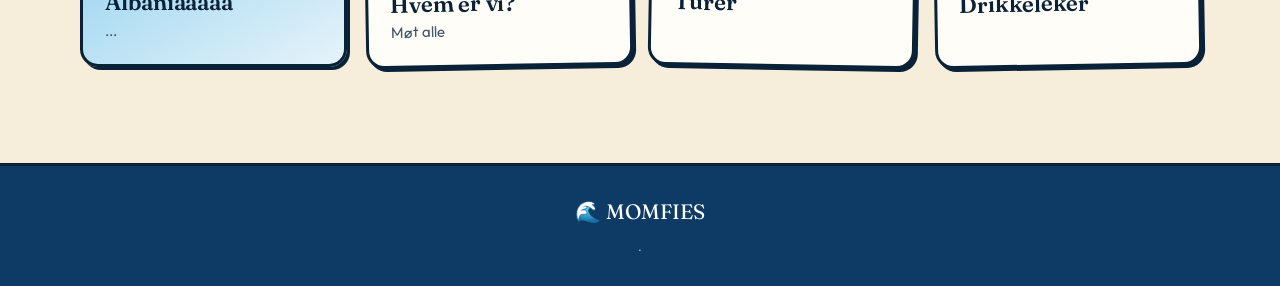
==== commit 84498f14: "z" ====
--- a/index.html
+++ b/index.html
@@ -73,7 +73,7 @@
       <a class="tile" href="albania.html" style="background:linear-gradient(150deg,var(--sky),var(--foam))"><div class="tile__icon">🏝️</div><h3>Albaniaaaaa</h3><p>...</p></a>
       <a class="tile" href="hvem.html"><div class="tile__icon">👯</div><h3>Hvem er vi?</h3><p>Møt alle </p></a>
       <a class="tile" href="turer.html"><div class="tile__icon">🧳</div><h3>Turer</h3></a>
-      <a class="tile" href="drikkeleker.html"><div class="tile__icon">🍹</div><h3>Drikkeleker</h3><p>Regelboka</p></a>
+      <a class="tile" href="drikkeleker.html"><div class="tile__icon">🍹</div><h3>Drikkeleker</h3><p></p></a>
     </div>
   </section>
 
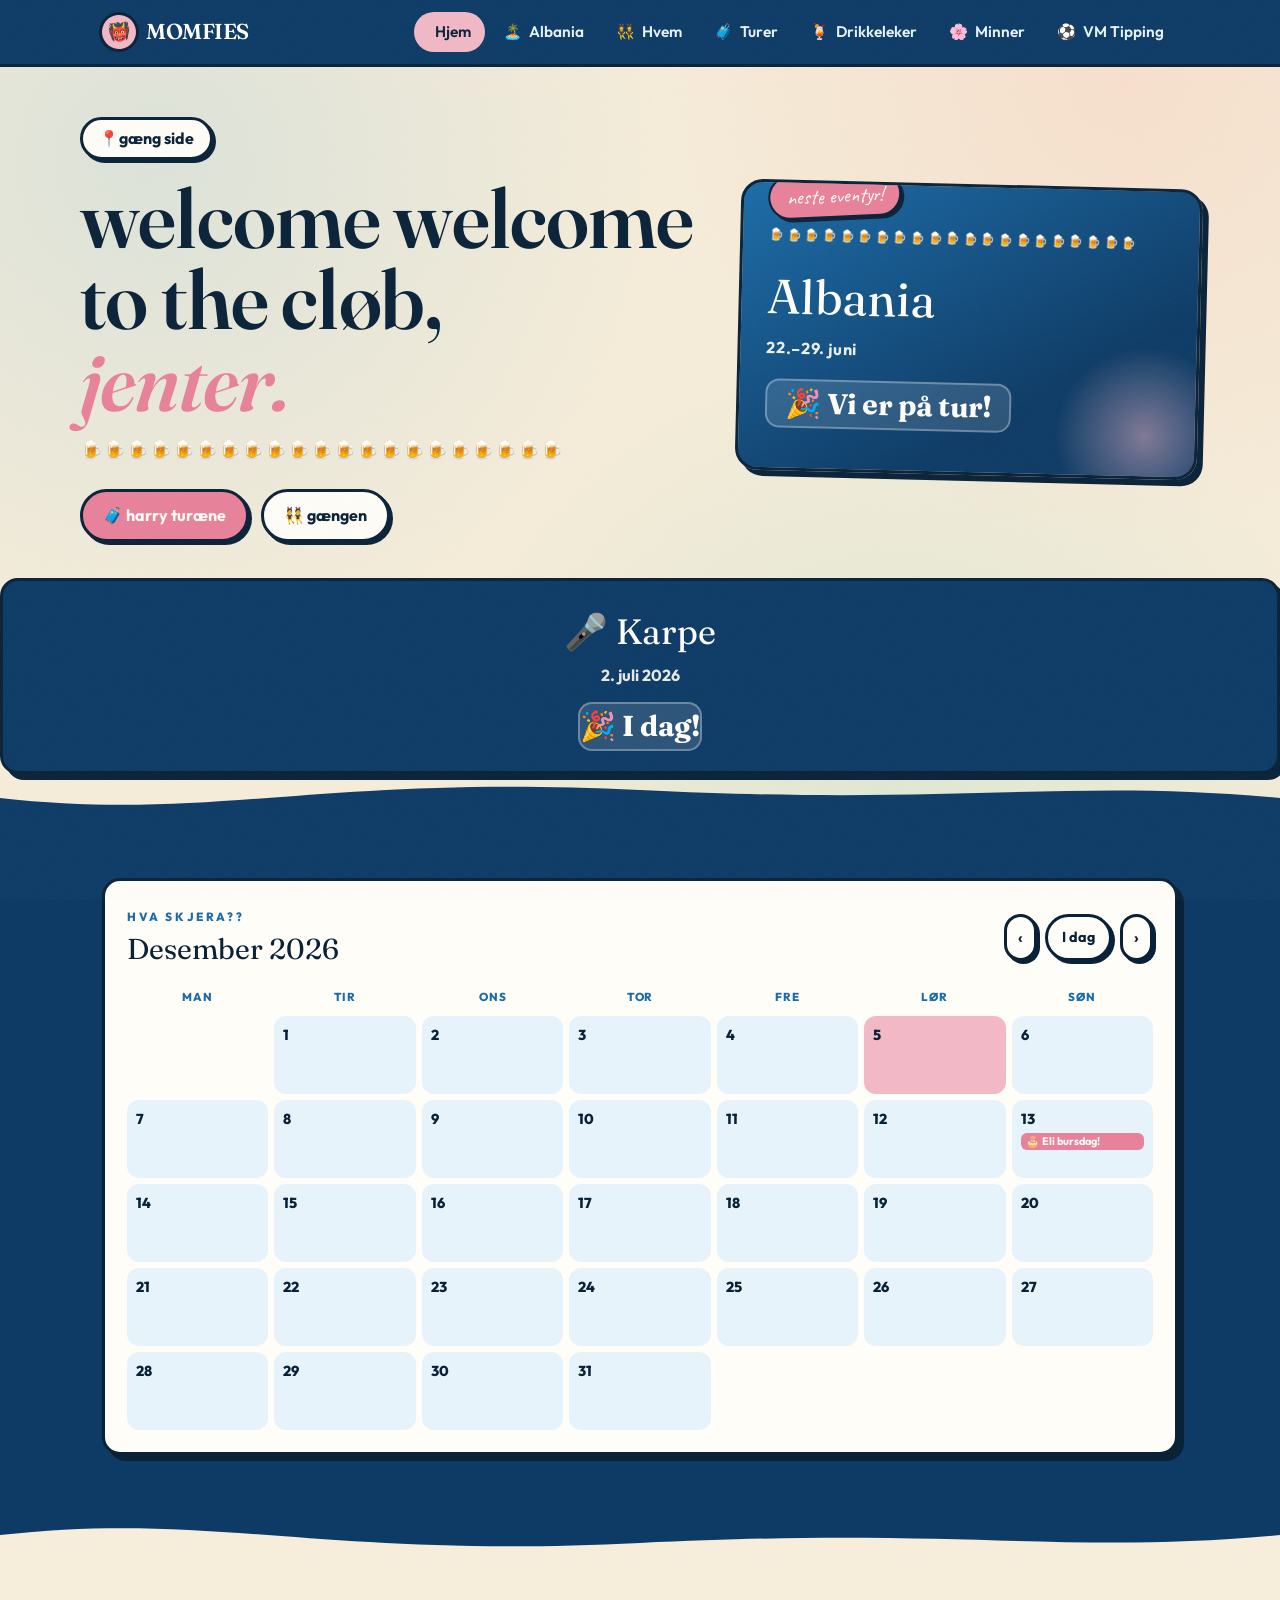
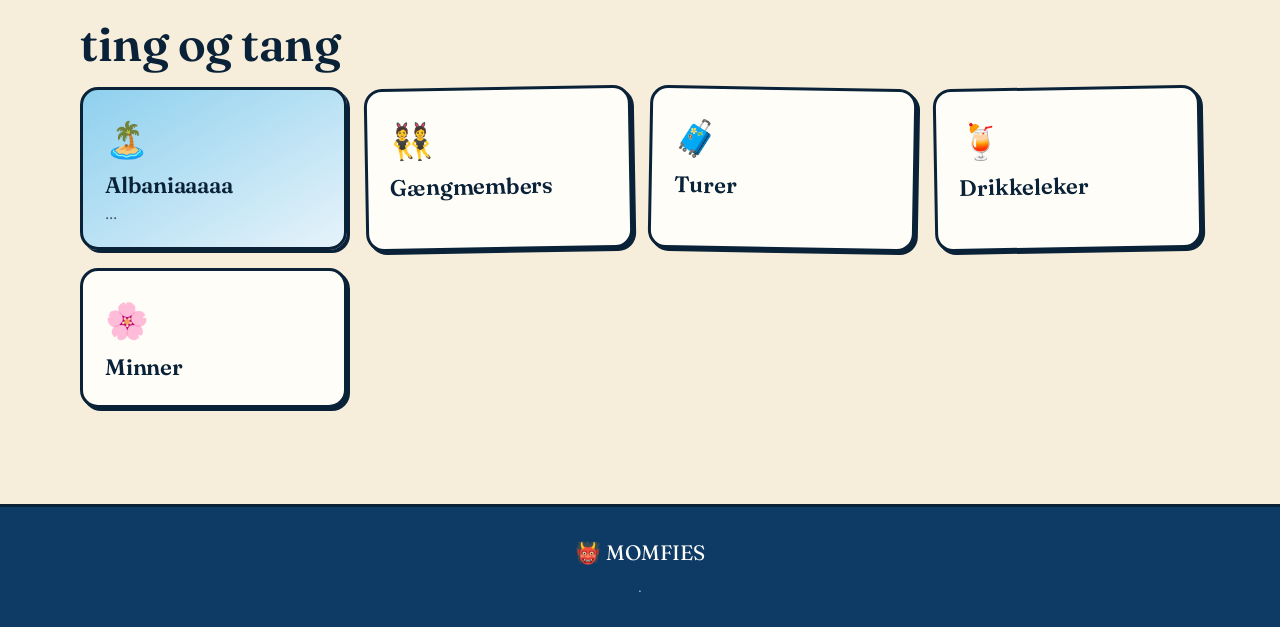
==== commit 988ada06: "prøver" ====
--- a/index.html
+++ b/index.html
@@ -19,22 +19,29 @@
         <h1>welcome welcome<br>to the cløb,<br><em>jenter.</em></h1>
         <p class="lead">🍺🍺🍺🍺🍺🍺🍺🍺🍺🍺🍺🍺🍺🍺🍺🍺🍺🍺🍺🍺🍺</p>
         <div class="hero__cta">
-          <a class="btn btn--coral" href="turer.html">🧳 Se turene</a>
-          <a class="btn btn--ghost" href="hvem.html">👯 Møt gjengen</a>
+          <a class="btn btn--coral" href="turer.html">🧳 harry turæne</a>
+          <a class="btn btn--ghost" href="hvem.html">👯 gængen</a>
         </div>
       </div>
 
       <!-- NESTE EVENTYR -->
       <a class="event" id="event" href="turer.html">
         <span class="event__pin">neste eventyr!</span>
-        <span class="eyebrow" style="color:var(--sky)">Pakk kofferten</span>
-        <div class="event__where" id="ev-where">Albania</div>
+        <span class="eyebrow" style="color:var(--sky)">🍺🍺🍺🍺🍺🍺🍺🍺🍺🍺🍺🍺🍺🍺🍺🍺🍺🍺🍺🍺🍺</span>
+        <div class="event__where" id="ev-where">AlbaniaAaAaAaAaAaA</div>
         <div class="event__when" id="ev-when">22.–29. juni</div>
         <div class="event__count" id="countdown"></div>
-        <p style="margin-top:14px;font-size:.9rem;opacity:.85">Trykk for detaljer &amp; bildegalleri →</p>
+        <p style="margin-top:14px;font-size:.9rem;opacity:.85"></p>
       </a>
     </div>
   </section>
+
+  <div class="card" style="margin-top:18px;text-align:center;background:var(--deep);color:var(--paper);border:var(--border);border-radius:var(--radius);box-shadow:var(--shadow);padding:20px">
+  <span style="font-size:1.1rem;font-weight:800;letter-spacing:.08em;text-transform:uppercase;color:var(--sky)"></span>
+  <div style="font-family:var(--font-display);font-size:2.2rem;margin:4px 0">🎤 Karpe</div>
+  <div style="font-weight:700;opacity:.9">2. juli 2026</div>
+  <div class="event__count" id="karpe-countdown" style="margin-top:14px;justify-content:center"></div>
+</div>
 
   <svg class="wave" viewBox="0 0 1440 48" preserveAspectRatio="none" aria-hidden="true">
     <path fill="currentColor" d="M0,24 C240,48 360,0 720,16 C1080,32 1200,4 1440,24 L1440,48 L0,48 Z"></path>
@@ -46,7 +53,7 @@
       <div class="card" style="background:var(--paper)">
         <div class="cal__head">
           <div>
-            <span class="eyebrow">Hva skjer</span>
+            <span class="eyebrow">Hva skjera??</span>
             <div class="cal__title" id="cal-title">Måned</div>
           </div>
           <div class="cal__nav">
@@ -56,7 +63,6 @@
           </div>
         </div>
         <div class="cal__grid" id="cal-grid"></div>
-        <p class="cal__hint">💡 Trykk på en dato for å legge til noe (avreise, fest, bursdag…). Alt lagres lokalt.</p>
       </div>
     </div>
   </section>
@@ -71,9 +77,10 @@
     <h2 style="font-size:clamp(2rem,5vw,3rem);margin:4px 0 18px">ting og tang</h2>
     <div class="tiles">
       <a class="tile" href="albania.html" style="background:linear-gradient(150deg,var(--sky),var(--foam))"><div class="tile__icon">🏝️</div><h3>Albaniaaaaa</h3><p>...</p></a>
-      <a class="tile" href="hvem.html"><div class="tile__icon">👯</div><h3>Hvem er vi?</h3><p>Møt alle </p></a>
+      <a class="tile" href="hvem.html"><div class="tile__icon">👯</div><h3>Gængmembers</h3><p> </p></a>
       <a class="tile" href="turer.html"><div class="tile__icon">🧳</div><h3>Turer</h3></a>
       <a class="tile" href="drikkeleker.html"><div class="tile__icon">🍹</div><h3>Drikkeleker</h3><p></p></a>
+      <a class="tile" href="minner.html"><div class="tile__icon">🌸</div><h3>Minner</h3><p..</p></a>
     </div>
   </section>
 
@@ -127,7 +134,18 @@
     const MND = ["januar","februar","mars","april","mai","juni","juli","august","september","oktober","november","desember"];
     const DOW = ["man","tir","ons","tor","fre","lør","søn"];
 
-    let events = Store.get("cal_events", {});   // { "YYYY-MM-DD": [ "tekst", ... ] }
+    let events = Store.seed("cal_events", {
+  "2026-07-02": ["Karpe konsert 🎤"],
+  "2026-07-23": ["🎂 Tilde bursdag!"],
+  "2026-08-01": ["🎂 Marie bursdag!"],
+  "2026-08-28": ["🎂 Emma bursdag!"],
+  "2026-10-30": ["🎂 Hanne bursdag!"],
+  "2026-11-22": ["🎂 Ann bursdag!"],
+  "2026-12-13": ["🎂 Eli bursdag!"],
+  "2027-04-06": ["🎂 Rina bursdag!"],
+  "2027-04-08": ["🎂 Mari bursdag!"],
+  "2027-05-17": ["🎂 Hanna bursdag! 🇳🇴"],
+});
     let selectedIso = null;
     const today = new Date();
     let view = new Date(today.getFullYear(), today.getMonth(), 1);
@@ -223,6 +241,21 @@
 
     render();
   })();
+
+  (function () {
+  const box = document.getElementById("karpe-countdown");
+  const target = new Date("2026-07-02T00:00:00");
+  function tick() {
+    let diff = Math.floor((target - new Date()) / 1000);
+    if (diff <= 0) { box.innerHTML = `<div class="count-box"><b>🎉 I dag!</b></div>`; return; }
+    const d = Math.floor(diff/86400); diff-=d*86400;
+    const h = Math.floor(diff/3600);  diff-=h*3600;
+    const m = Math.floor(diff/60);    const s = diff-m*60;
+    box.innerHTML = [["dager",d],["timer",h],["min",m],["sek",s]]
+      .map(([l,v])=>`<div class="count-box"><b>${String(v).padStart(2,"0")}</b><span>${l}</span></div>`).join("");
+  }
+  tick(); setInterval(tick, 1000);
+})();
   </script>
 </body>
 </html>
